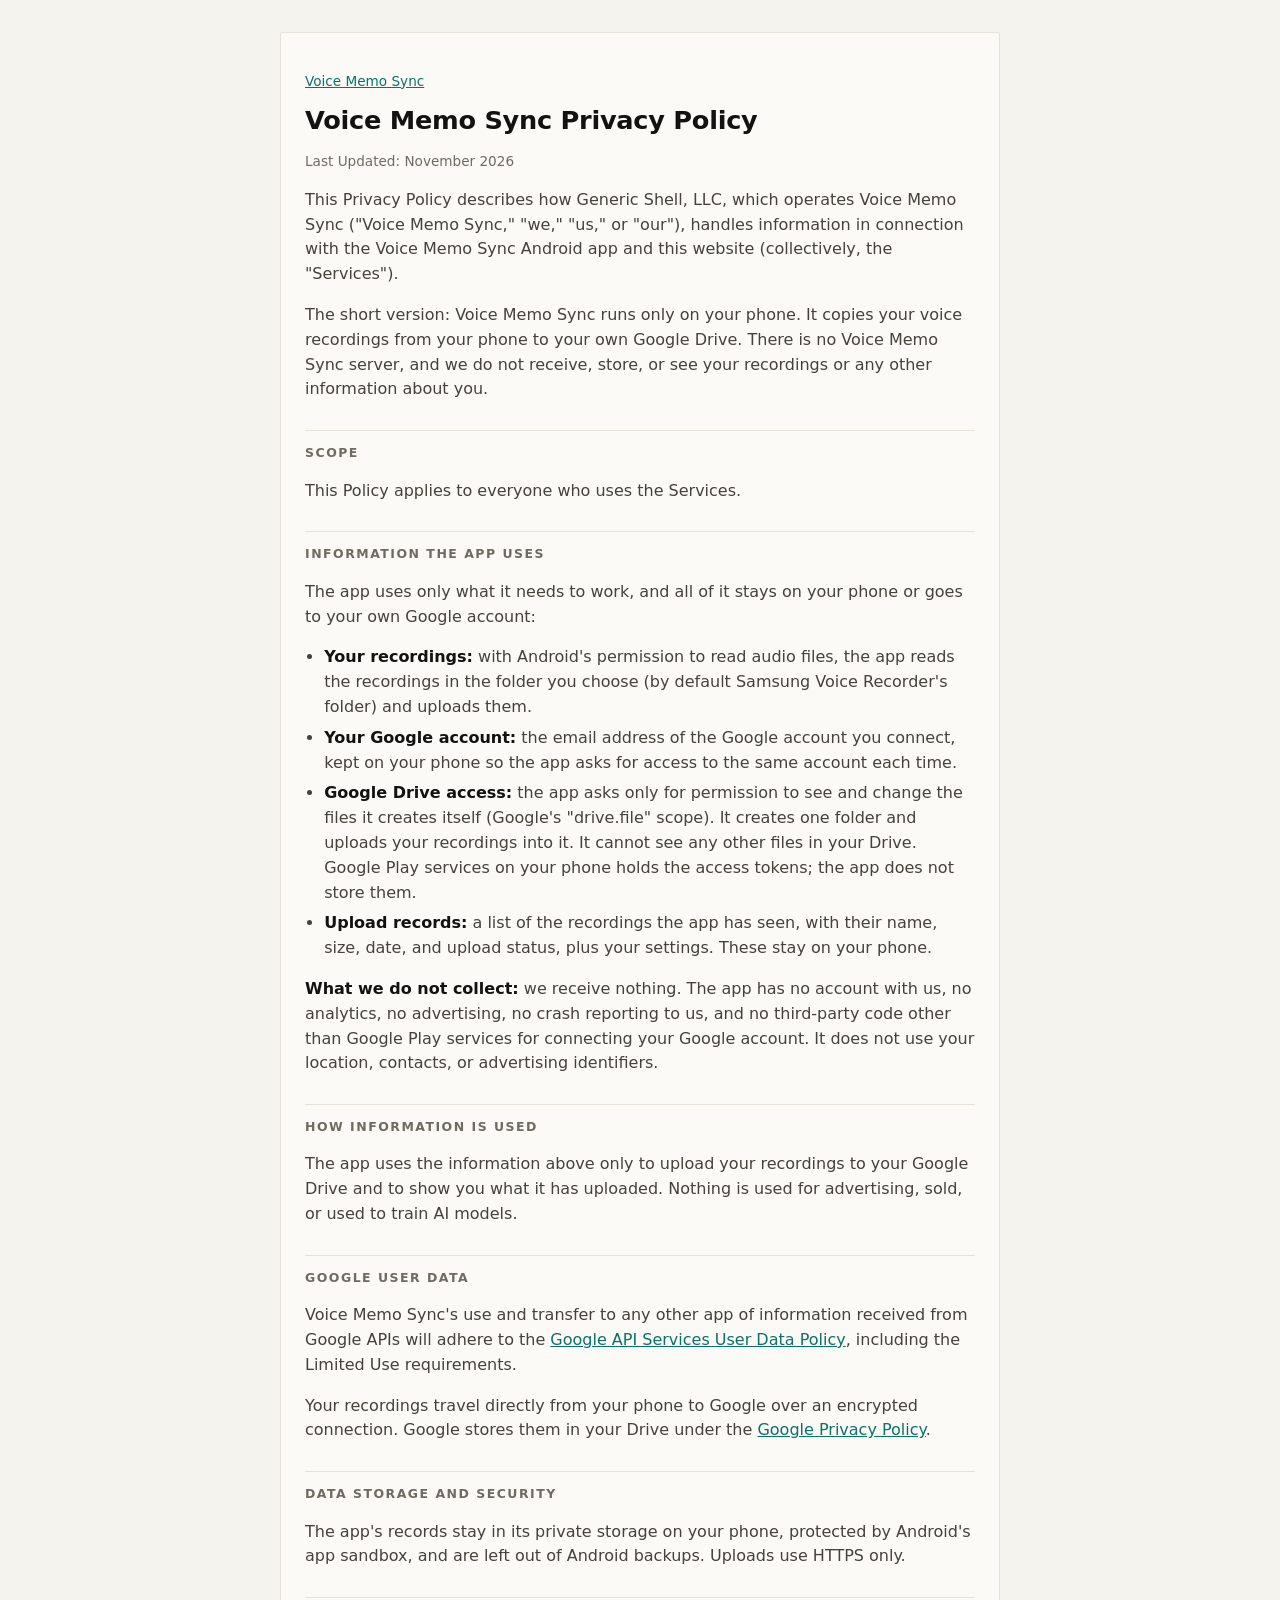
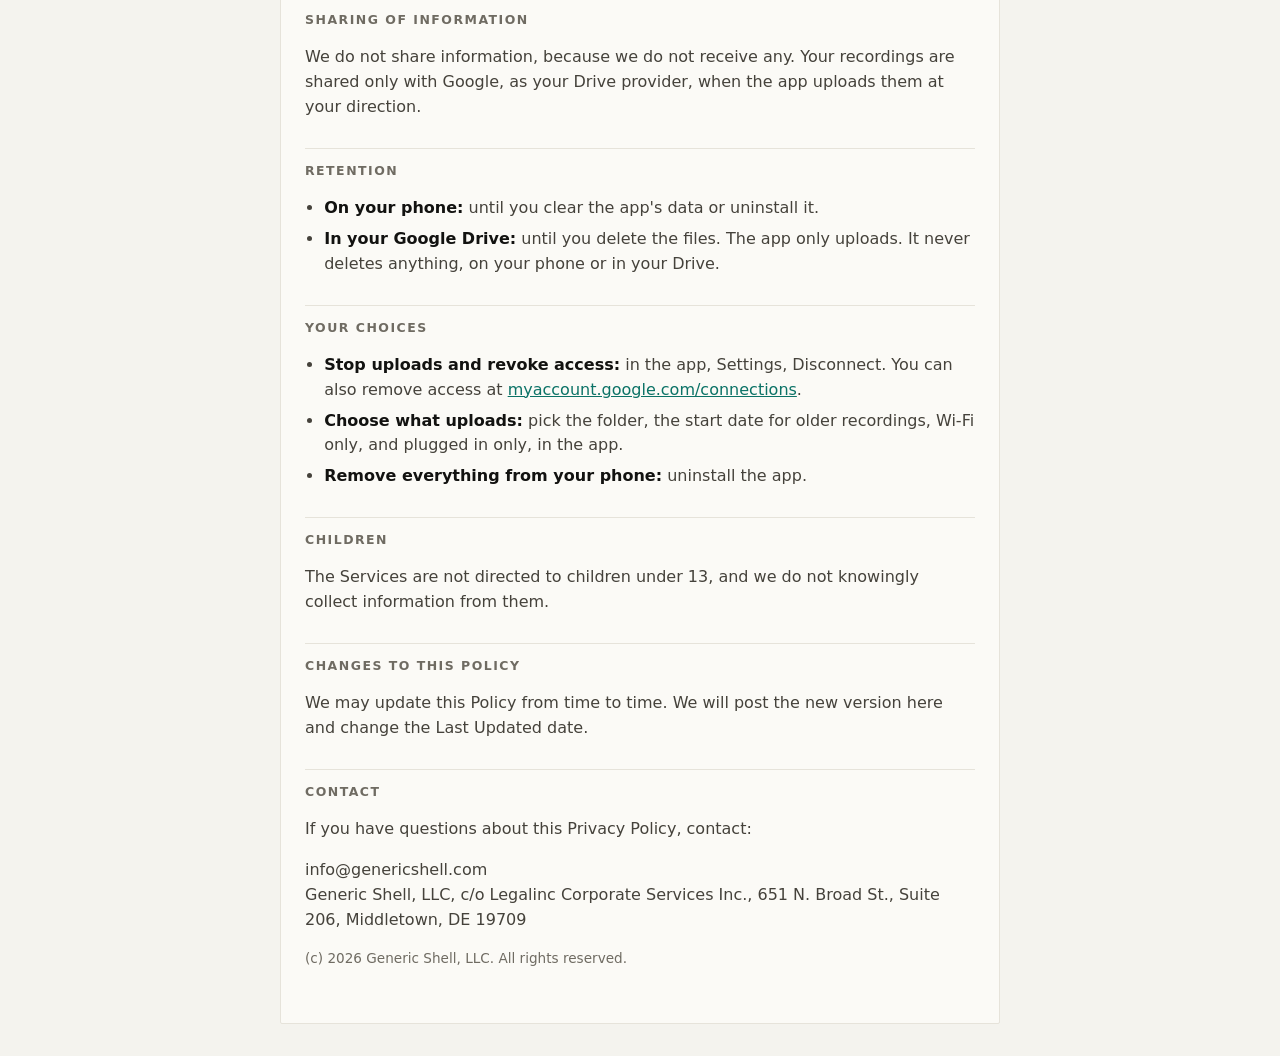
==== privacy.html @ 6de3da02 "Voice Memo Sync home page and privacy policy Public pages for the Google Auth Platform branding (hom" ====
<!DOCTYPE html>
<html lang="en">
<head>
<meta charset="utf-8">
<meta name="viewport" content="width=device-width, initial-scale=1">
<title>Voice Memo Sync Privacy Policy</title>
<link rel="stylesheet" href="style.css">
</head>
<body>
<main>
<p class="nav"><a href="./">Voice Memo Sync</a></p>
<h1>Voice Memo Sync Privacy Policy</h1>
<p class="meta">Last Updated: November 2026</p>

<p>This Privacy Policy describes how Generic Shell, LLC, which operates Voice Memo Sync ("Voice Memo Sync," "we," "us," or "our"), handles information in connection with the Voice Memo Sync Android app and this website (collectively, the "Services").</p>

<p>The short version: Voice Memo Sync runs only on your phone. It copies your voice recordings from your phone to your own Google Drive. There is no Voice Memo Sync server, and we do not receive, store, or see your recordings or any other information about you.</p>

<h2>Scope</h2>
<p>This Policy applies to everyone who uses the Services.</p>

<h2>Information the App Uses</h2>
<p>The app uses only what it needs to work, and all of it stays on your phone or goes to your own Google account:</p>
<ul>
<li><strong>Your recordings:</strong> with Android's permission to read audio files, the app reads the recordings in the folder you choose (by default Samsung Voice Recorder's folder) and uploads them.</li>
<li><strong>Your Google account:</strong> the email address of the Google account you connect, kept on your phone so the app asks for access to the same account each time.</li>
<li><strong>Google Drive access:</strong> the app asks only for permission to see and change the files it creates itself (Google's "drive.file" scope). It creates one folder and uploads your recordings into it. It cannot see any other files in your Drive. Google Play services on your phone holds the access tokens; the app does not store them.</li>
<li><strong>Upload records:</strong> a list of the recordings the app has seen, with their name, size, date, and upload status, plus your settings. These stay on your phone.</li>
</ul>
<p><strong>What we do not collect:</strong> we receive nothing. The app has no account with us, no analytics, no advertising, no crash reporting to us, and no third-party code other than Google Play services for connecting your Google account. It does not use your location, contacts, or advertising identifiers.</p>

<h2>How Information Is Used</h2>
<p>The app uses the information above only to upload your recordings to your Google Drive and to show you what it has uploaded. Nothing is used for advertising, sold, or used to train AI models.</p>

<h2>Google User Data</h2>
<p>Voice Memo Sync's use and transfer to any other app of information received from Google APIs will adhere to the <a href="https://developers.google.com/terms/api-services-user-data-policy">Google API Services User Data Policy</a>, including the Limited Use requirements.</p>
<p>Your recordings travel directly from your phone to Google over an encrypted connection. Google stores them in your Drive under the <a href="https://policies.google.com/privacy">Google Privacy Policy</a>.</p>

<h2>Data Storage and Security</h2>
<p>The app's records stay in its private storage on your phone, protected by Android's app sandbox, and are left out of Android backups. Uploads use HTTPS only.</p>

<h2>Sharing of Information</h2>
<p>We do not share information, because we do not receive any. Your recordings are shared only with Google, as your Drive provider, when the app uploads them at your direction.</p>

<h2>Retention</h2>
<ul>
<li><strong>On your phone:</strong> until you clear the app's data or uninstall it.</li>
<li><strong>In your Google Drive:</strong> until you delete the files. The app only uploads. It never deletes anything, on your phone or in your Drive.</li>
</ul>

<h2>Your Choices</h2>
<ul>
<li><strong>Stop uploads and revoke access:</strong> in the app, Settings, Disconnect. You can also remove access at <a href="https://myaccount.google.com/connections">myaccount.google.com/connections</a>.</li>
<li><strong>Choose what uploads:</strong> pick the folder, the start date for older recordings, Wi-Fi only, and plugged in only, in the app.</li>
<li><strong>Remove everything from your phone:</strong> uninstall the app.</li>
</ul>

<h2>Children</h2>
<p>The Services are not directed to children under 13, and we do not knowingly collect information from them.</p>

<h2>Changes to This Policy</h2>
<p>We may update this Policy from time to time. We will post the new version here and change the Last Updated date.</p>

<h2>Contact</h2>
<p>If you have questions about this Privacy Policy, contact:</p>
<p>info@genericshell.com<br>
Generic Shell, LLC, c/o Legalinc Corporate Services Inc., 651 N. Broad St., Suite 206, Middletown, DE 19709</p>

<p class="meta">(c) 2026 Generic Shell, LLC. All rights reserved.</p>
</main>
</body>
</html>
---- style.css ----
/* Terminal Neon, the app's design system: flat planes, hairline borders, accent only on links. */
:root {
  --plane: #f4f3ee; --surface: #fbfaf6; --grid: #e6e3da;
  --muted: #6f6b62; --ink2: #45423b; --ink: #121210; --accent: #0b7266;
}
@media (prefers-color-scheme: dark) {
  :root {
    --plane: #0b0b0a; --surface: #131311; --grid: #23231f;
    --muted: #918c84; --ink2: #cbc6bc; --ink: #f4f2ec; --accent: #2fe3c8;
  }
}
* { box-sizing: border-box; }
html { background: var(--plane); color: var(--ink); }
body {
  margin: 0;
  font: 16px/1.55 system-ui, -apple-system, "Segoe UI", Roboto, Helvetica, Arial, sans-serif;
  font-variant-numeric: tabular-nums;
}
main {
  max-width: 720px; margin: 32px auto; padding: 24px 24px 40px;
  background: var(--surface); border: 1px solid var(--grid); border-radius: 2px;
}
h1 { font-size: 1.6rem; line-height: 1.25; margin: 0 0 8px; letter-spacing: -0.01em; }
h2 {
  font-size: 0.78rem; letter-spacing: 0.12em; text-transform: uppercase; color: var(--muted);
  margin: 28px 0 8px; padding-top: 12px; border-top: 1px solid var(--grid);
}
p, li { color: var(--ink2); max-width: 68ch; }
ul { padding-left: 1.2em; }
li { margin: 6px 0; }
strong { color: var(--ink); }
a { color: var(--accent); }
.lede { font-size: 1.1rem; color: var(--ink); }
.meta, .nav { font-size: 0.85rem; color: var(--muted); }
.links { margin-top: 24px; }
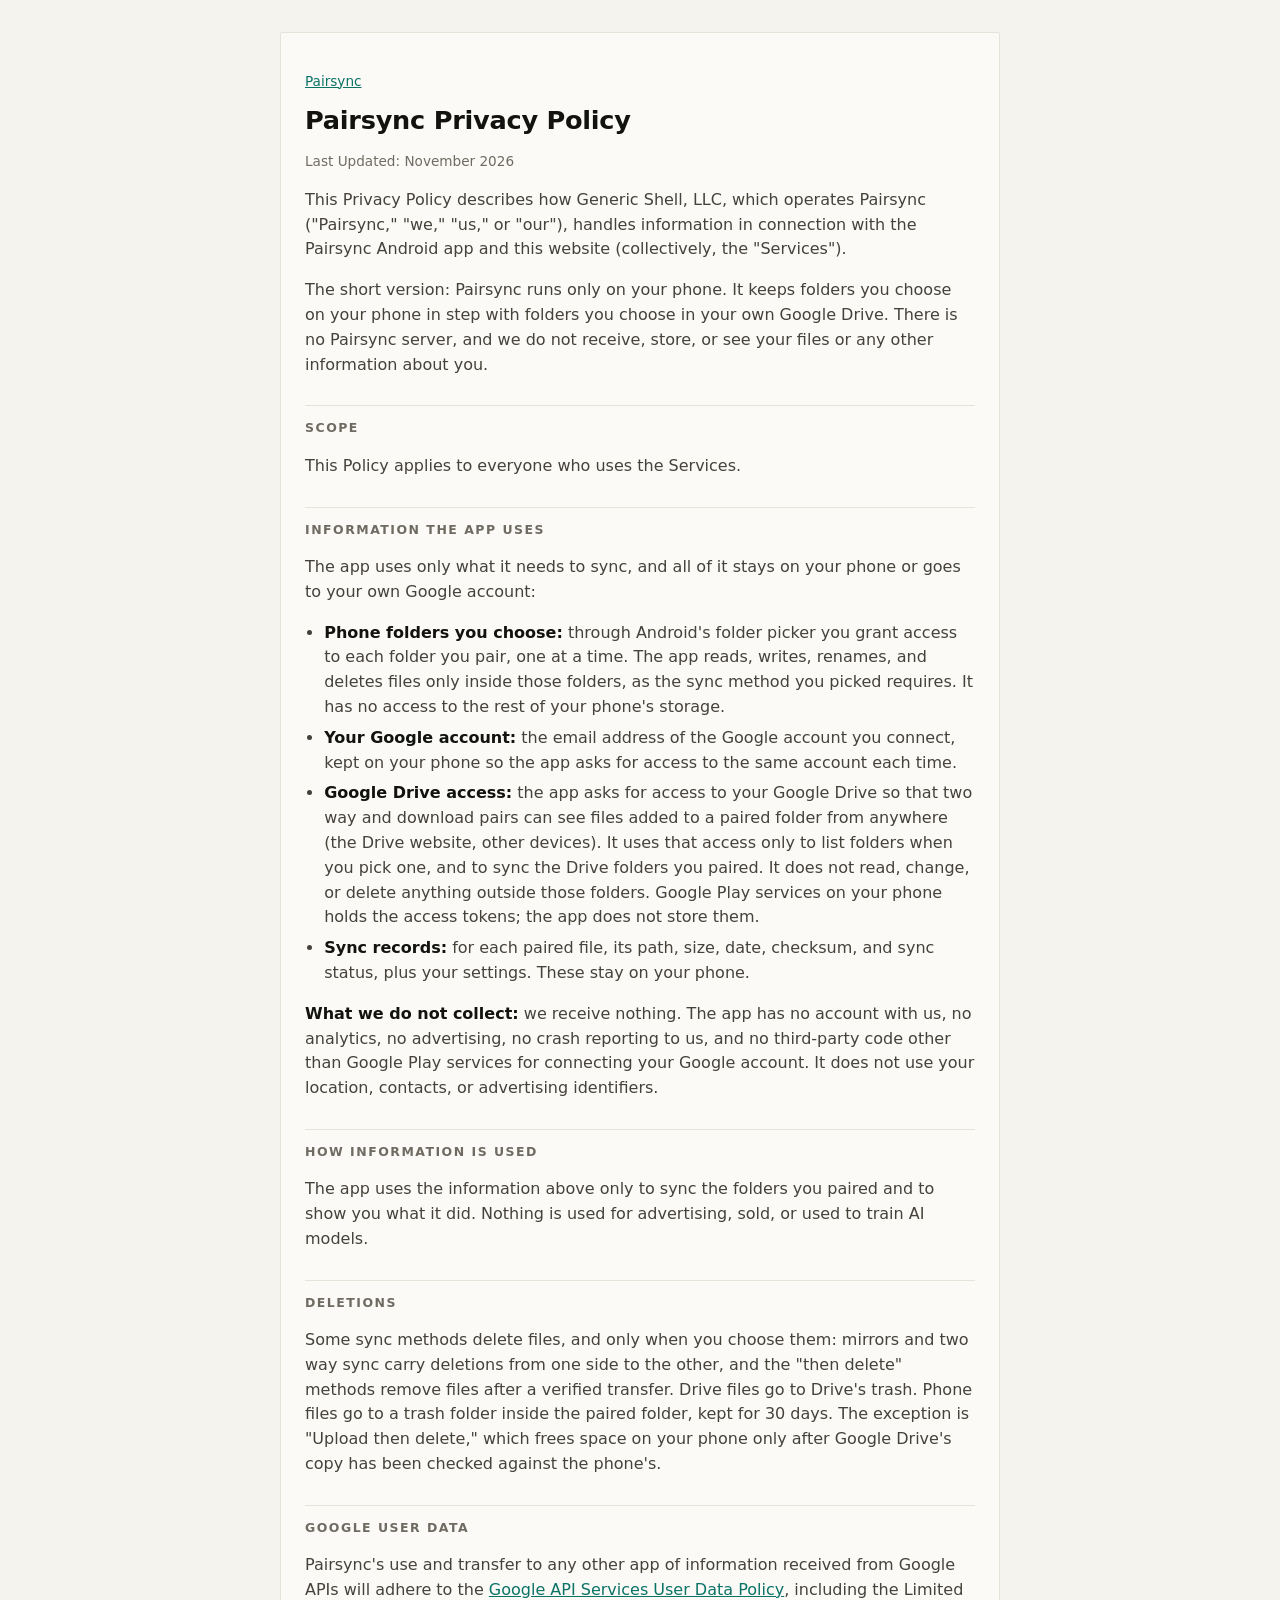
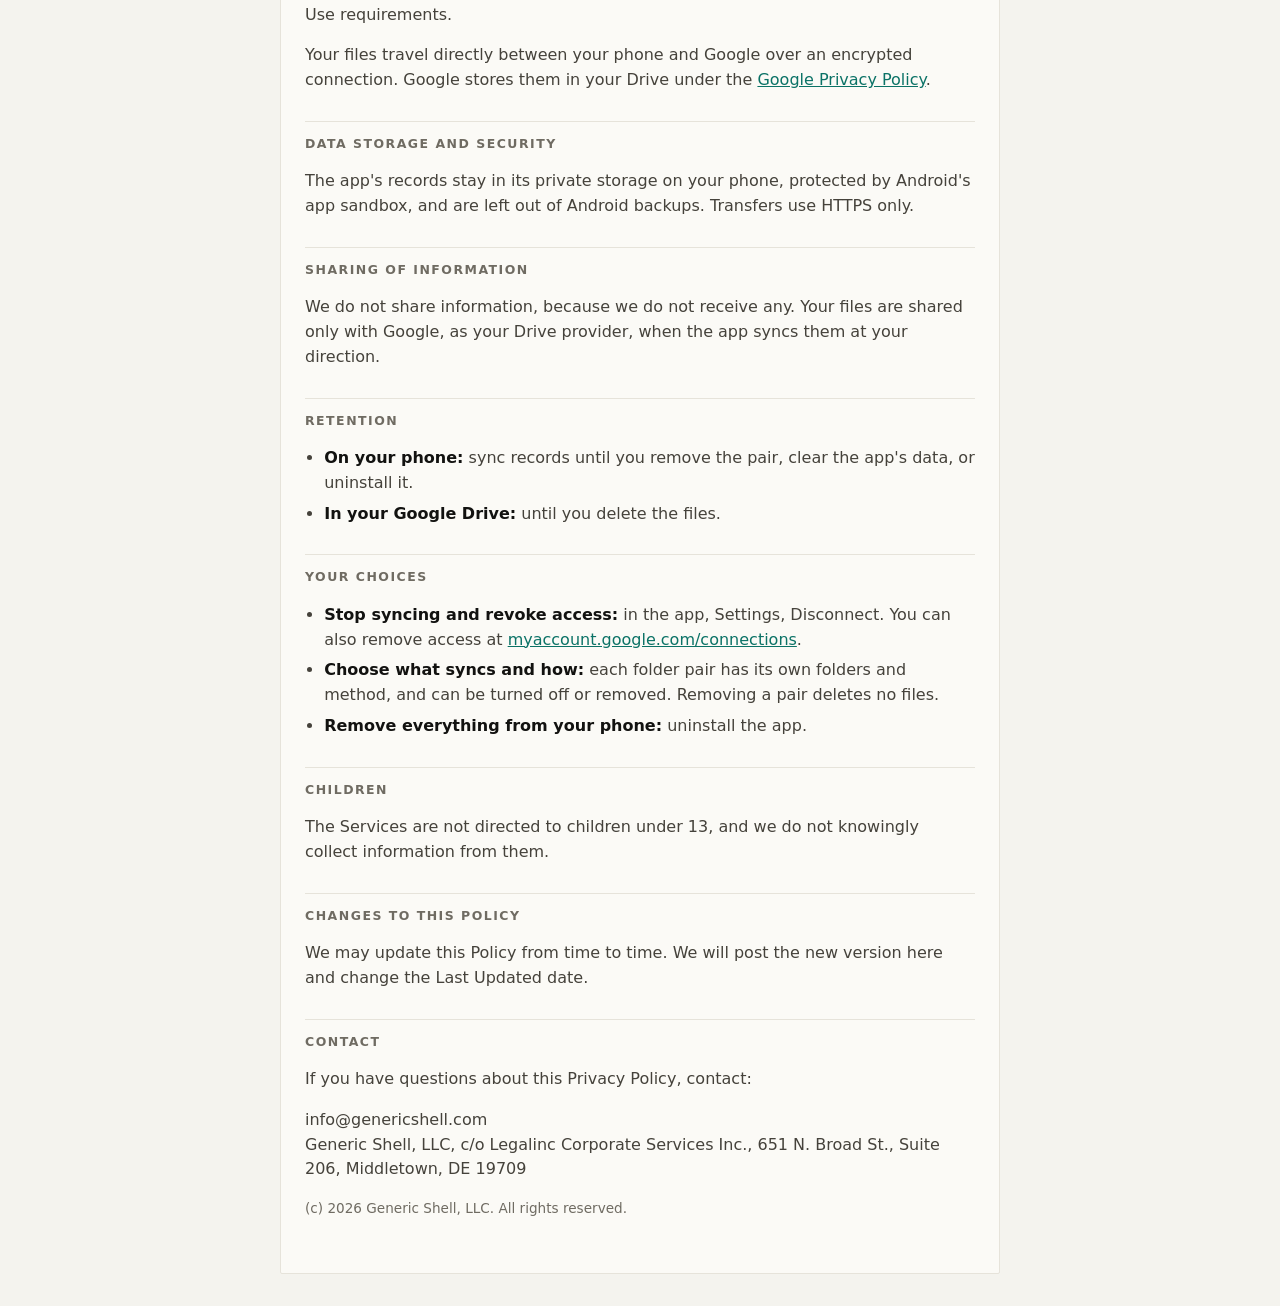
==== commit 3b9a6d23: "Pairsync: home page and privacy policy for the folder sync app Full Drive access explained (two way " ====
--- a/privacy.html
+++ b/privacy.html
@@ -3,55 +3,58 @@
 <head>
 <meta charset="utf-8">
 <meta name="viewport" content="width=device-width, initial-scale=1">
-<title>Voice Memo Sync Privacy Policy</title>
+<title>Pairsync Privacy Policy</title>
 <link rel="stylesheet" href="style.css">
 </head>
 <body>
 <main>
-<p class="nav"><a href="./">Voice Memo Sync</a></p>
-<h1>Voice Memo Sync Privacy Policy</h1>
+<p class="nav"><a href="./">Pairsync</a></p>
+<h1>Pairsync Privacy Policy</h1>
 <p class="meta">Last Updated: November 2026</p>
 
-<p>This Privacy Policy describes how Generic Shell, LLC, which operates Voice Memo Sync ("Voice Memo Sync," "we," "us," or "our"), handles information in connection with the Voice Memo Sync Android app and this website (collectively, the "Services").</p>
+<p>This Privacy Policy describes how Generic Shell, LLC, which operates Pairsync ("Pairsync," "we," "us," or "our"), handles information in connection with the Pairsync Android app and this website (collectively, the "Services").</p>
 
-<p>The short version: Voice Memo Sync runs only on your phone. It copies your voice recordings from your phone to your own Google Drive. There is no Voice Memo Sync server, and we do not receive, store, or see your recordings or any other information about you.</p>
+<p>The short version: Pairsync runs only on your phone. It keeps folders you choose on your phone in step with folders you choose in your own Google Drive. There is no Pairsync server, and we do not receive, store, or see your files or any other information about you.</p>
 
 <h2>Scope</h2>
 <p>This Policy applies to everyone who uses the Services.</p>
 
 <h2>Information the App Uses</h2>
-<p>The app uses only what it needs to work, and all of it stays on your phone or goes to your own Google account:</p>
+<p>The app uses only what it needs to sync, and all of it stays on your phone or goes to your own Google account:</p>
 <ul>
-<li><strong>Your recordings:</strong> with Android's permission to read audio files, the app reads the recordings in the folder you choose (by default Samsung Voice Recorder's folder) and uploads them.</li>
+<li><strong>Phone folders you choose:</strong> through Android's folder picker you grant access to each folder you pair, one at a time. The app reads, writes, renames, and deletes files only inside those folders, as the sync method you picked requires. It has no access to the rest of your phone's storage.</li>
 <li><strong>Your Google account:</strong> the email address of the Google account you connect, kept on your phone so the app asks for access to the same account each time.</li>
-<li><strong>Google Drive access:</strong> the app asks only for permission to see and change the files it creates itself (Google's "drive.file" scope). It creates one folder and uploads your recordings into it. It cannot see any other files in your Drive. Google Play services on your phone holds the access tokens; the app does not store them.</li>
-<li><strong>Upload records:</strong> a list of the recordings the app has seen, with their name, size, date, and upload status, plus your settings. These stay on your phone.</li>
+<li><strong>Google Drive access:</strong> the app asks for access to your Google Drive so that two way and download pairs can see files added to a paired folder from anywhere (the Drive website, other devices). It uses that access only to list folders when you pick one, and to sync the Drive folders you paired. It does not read, change, or delete anything outside those folders. Google Play services on your phone holds the access tokens; the app does not store them.</li>
+<li><strong>Sync records:</strong> for each paired file, its path, size, date, checksum, and sync status, plus your settings. These stay on your phone.</li>
 </ul>
 <p><strong>What we do not collect:</strong> we receive nothing. The app has no account with us, no analytics, no advertising, no crash reporting to us, and no third-party code other than Google Play services for connecting your Google account. It does not use your location, contacts, or advertising identifiers.</p>
 
 <h2>How Information Is Used</h2>
-<p>The app uses the information above only to upload your recordings to your Google Drive and to show you what it has uploaded. Nothing is used for advertising, sold, or used to train AI models.</p>
+<p>The app uses the information above only to sync the folders you paired and to show you what it did. Nothing is used for advertising, sold, or used to train AI models.</p>
+
+<h2>Deletions</h2>
+<p>Some sync methods delete files, and only when you choose them: mirrors and two way sync carry deletions from one side to the other, and the "then delete" methods remove files after a verified transfer. Drive files go to Drive's trash. Phone files go to a trash folder inside the paired folder, kept for 30 days. The exception is "Upload then delete," which frees space on your phone only after Google Drive's copy has been checked against the phone's.</p>
 
 <h2>Google User Data</h2>
-<p>Voice Memo Sync's use and transfer to any other app of information received from Google APIs will adhere to the <a href="https://developers.google.com/terms/api-services-user-data-policy">Google API Services User Data Policy</a>, including the Limited Use requirements.</p>
-<p>Your recordings travel directly from your phone to Google over an encrypted connection. Google stores them in your Drive under the <a href="https://policies.google.com/privacy">Google Privacy Policy</a>.</p>
+<p>Pairsync's use and transfer to any other app of information received from Google APIs will adhere to the <a href="https://developers.google.com/terms/api-services-user-data-policy">Google API Services User Data Policy</a>, including the Limited Use requirements.</p>
+<p>Your files travel directly between your phone and Google over an encrypted connection. Google stores them in your Drive under the <a href="https://policies.google.com/privacy">Google Privacy Policy</a>.</p>
 
 <h2>Data Storage and Security</h2>
-<p>The app's records stay in its private storage on your phone, protected by Android's app sandbox, and are left out of Android backups. Uploads use HTTPS only.</p>
+<p>The app's records stay in its private storage on your phone, protected by Android's app sandbox, and are left out of Android backups. Transfers use HTTPS only.</p>
 
 <h2>Sharing of Information</h2>
-<p>We do not share information, because we do not receive any. Your recordings are shared only with Google, as your Drive provider, when the app uploads them at your direction.</p>
+<p>We do not share information, because we do not receive any. Your files are shared only with Google, as your Drive provider, when the app syncs them at your direction.</p>
 
 <h2>Retention</h2>
 <ul>
-<li><strong>On your phone:</strong> until you clear the app's data or uninstall it.</li>
-<li><strong>In your Google Drive:</strong> until you delete the files. The app only uploads. It never deletes anything, on your phone or in your Drive.</li>
+<li><strong>On your phone:</strong> sync records until you remove the pair, clear the app's data, or uninstall it.</li>
+<li><strong>In your Google Drive:</strong> until you delete the files.</li>
 </ul>
 
 <h2>Your Choices</h2>
 <ul>
-<li><strong>Stop uploads and revoke access:</strong> in the app, Settings, Disconnect. You can also remove access at <a href="https://myaccount.google.com/connections">myaccount.google.com/connections</a>.</li>
-<li><strong>Choose what uploads:</strong> pick the folder, the start date for older recordings, Wi-Fi only, and plugged in only, in the app.</li>
+<li><strong>Stop syncing and revoke access:</strong> in the app, Settings, Disconnect. You can also remove access at <a href="https://myaccount.google.com/connections">myaccount.google.com/connections</a>.</li>
+<li><strong>Choose what syncs and how:</strong> each folder pair has its own folders and method, and can be turned off or removed. Removing a pair deletes no files.</li>
 <li><strong>Remove everything from your phone:</strong> uninstall the app.</li>
 </ul>
 
